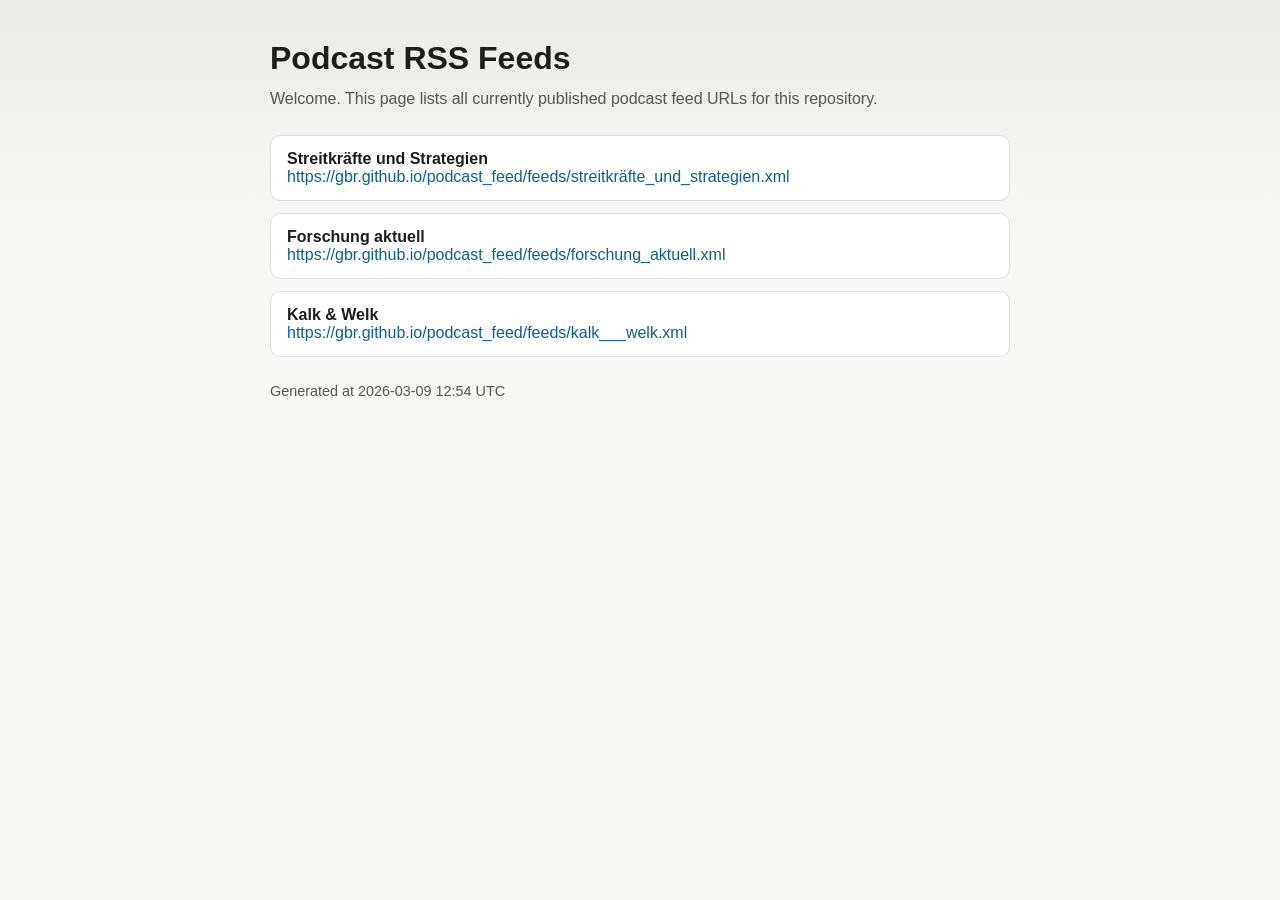
==== public/index.html @ 883ddaee "✨ add landing page" ====
<!doctype html>
<html lang="en">
<head>
  <meta charset="utf-8">
  <meta name="viewport" content="width=device-width, initial-scale=1">
  <title>Podcast Feeds</title>
  <style>
    :root {
      color-scheme: light;
      --bg: #f8f8f5;
      --text: #1d1d1b;
      --muted: #555;
      --card: #fff;
      --line: #ddd;
      --accent: #0d5f9a;
    }
    * { box-sizing: border-box; }
    body {
      margin: 0;
      font-family: "Segoe UI", Helvetica, Arial, sans-serif;
      color: var(--text);
      background: linear-gradient(180deg, #ecebe6 0%, var(--bg) 30%);
      min-height: 100vh;
    }
    main {
      max-width: 780px;
      margin: 0 auto;
      padding: 40px 20px 60px;
    }
    h1 {
      margin: 0 0 10px;
      font-size: 2rem;
    }
    p {
      margin: 0 0 16px;
      color: var(--muted);
      line-height: 1.5;
    }
    ul {
      list-style: none;
      padding: 0;
      margin: 24px 0;
    }
    li {
      background: var(--card);
      border: 1px solid var(--line);
      border-radius: 10px;
      padding: 14px 16px;
      margin-bottom: 12px;
    }
    a {
      color: var(--accent);
      overflow-wrap: anywhere;
      text-decoration: none;
    }
    a:hover { text-decoration: underline; }
    footer {
      margin-top: 26px;
      color: var(--muted);
      font-size: 0.9rem;
    }
  </style>
</head>
<body>
  <main>
    <h1>Podcast RSS Feeds</h1>
    <p>Welcome. This page lists all currently published podcast feed URLs for this repository.</p>
    <ul>
<li><strong>Streitkräfte und Strategien</strong><br><a href="https://gbr.github.io/podcast_feed/feeds/streitkräfte_und_strategien.xml">https://gbr.github.io/podcast_feed/feeds/streitkräfte_und_strategien.xml</a></li>
<li><strong>Forschung aktuell</strong><br><a href="https://gbr.github.io/podcast_feed/feeds/forschung_aktuell.xml">https://gbr.github.io/podcast_feed/feeds/forschung_aktuell.xml</a></li>
<li><strong>Kalk &amp; Welk</strong><br><a href="https://gbr.github.io/podcast_feed/feeds/kalk___welk.xml">https://gbr.github.io/podcast_feed/feeds/kalk___welk.xml</a></li>
    </ul>
    <footer>Generated at 2026-03-09 12:54 UTC</footer>
  </main>
</body>
</html>
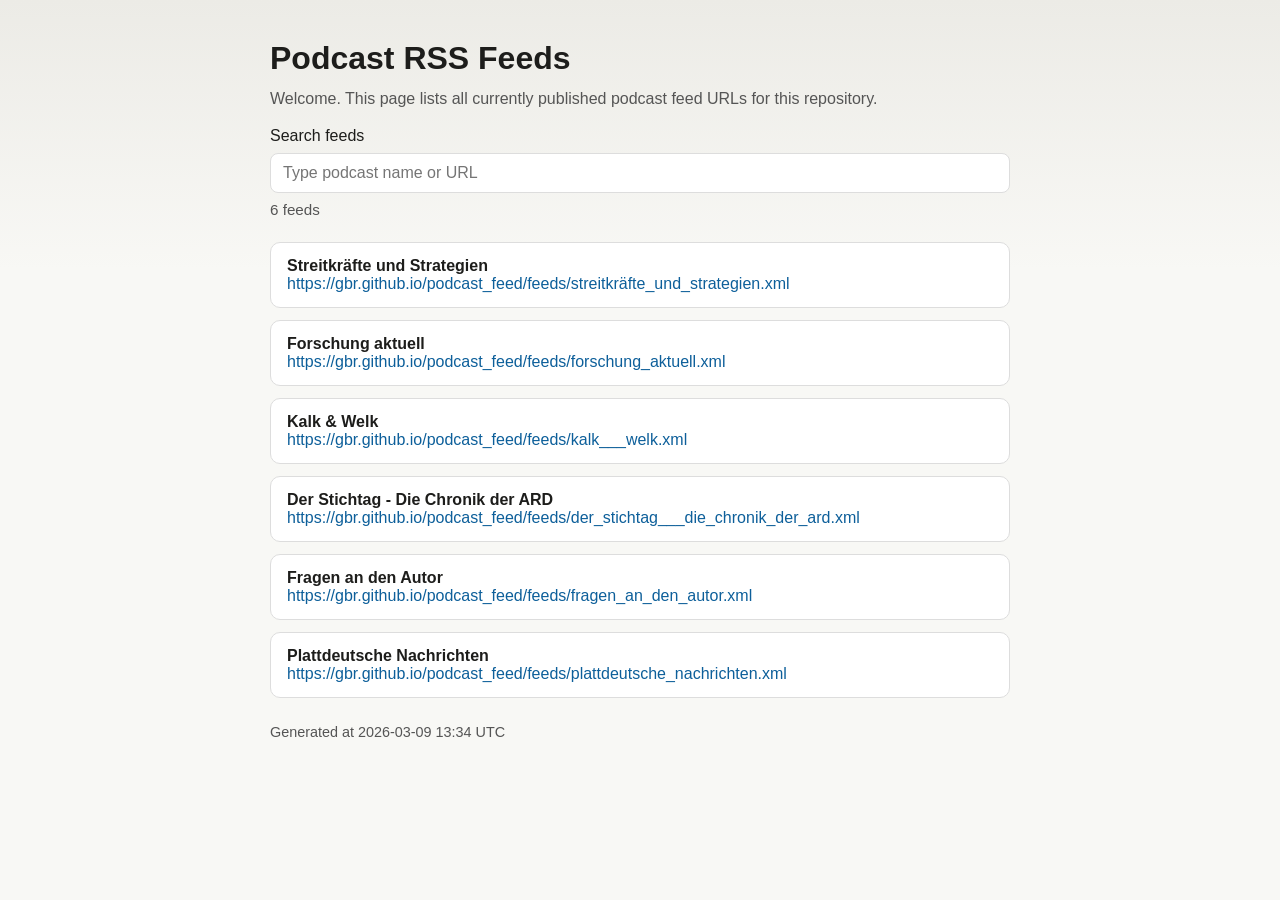
==== commit b816f233: "✨  Add search function for  published feeds" ====
--- a/public/index.html
+++ b/public/index.html
@@ -36,6 +36,23 @@
       color: var(--muted);
       line-height: 1.5;
     }
+    .controls {
+      display: grid;
+      gap: 8px;
+    }
+    input[type="search"] {
+      width: 100%;
+      padding: 10px 12px;
+      border: 1px solid var(--line);
+      border-radius: 8px;
+      font-size: 1rem;
+      background: #fff;
+      color: var(--text);
+    }
+    .stats {
+      color: var(--muted);
+      font-size: 0.95rem;
+    }
     ul {
       list-style: none;
       padding: 0;
@@ -65,12 +82,43 @@
   <main>
     <h1>Podcast RSS Feeds</h1>
     <p>Welcome. This page lists all currently published podcast feed URLs for this repository.</p>
+    <div class="controls">
+      <label for="feed-search">Search feeds</label>
+      <input id="feed-search" type="search" placeholder="Type podcast name or URL" autocomplete="off">
+      <div id="feed-stats" class="stats"></div>
+    </div>
     <ul>
-<li><strong>Streitkräfte und Strategien</strong><br><a href="https://gbr.github.io/podcast_feed/feeds/streitkräfte_und_strategien.xml">https://gbr.github.io/podcast_feed/feeds/streitkräfte_und_strategien.xml</a></li>
-<li><strong>Forschung aktuell</strong><br><a href="https://gbr.github.io/podcast_feed/feeds/forschung_aktuell.xml">https://gbr.github.io/podcast_feed/feeds/forschung_aktuell.xml</a></li>
-<li><strong>Kalk &amp; Welk</strong><br><a href="https://gbr.github.io/podcast_feed/feeds/kalk___welk.xml">https://gbr.github.io/podcast_feed/feeds/kalk___welk.xml</a></li>
+<li data-search="streitkräfte und strategien https://gbr.github.io/podcast_feed/feeds/streitkräfte_und_strategien.xml"><strong>Streitkräfte und Strategien</strong><br><a href="https://gbr.github.io/podcast_feed/feeds/streitkräfte_und_strategien.xml">https://gbr.github.io/podcast_feed/feeds/streitkräfte_und_strategien.xml</a></li>
+<li data-search="forschung aktuell https://gbr.github.io/podcast_feed/feeds/forschung_aktuell.xml"><strong>Forschung aktuell</strong><br><a href="https://gbr.github.io/podcast_feed/feeds/forschung_aktuell.xml">https://gbr.github.io/podcast_feed/feeds/forschung_aktuell.xml</a></li>
+<li data-search="kalk &amp; welk https://gbr.github.io/podcast_feed/feeds/kalk___welk.xml"><strong>Kalk &amp; Welk</strong><br><a href="https://gbr.github.io/podcast_feed/feeds/kalk___welk.xml">https://gbr.github.io/podcast_feed/feeds/kalk___welk.xml</a></li>
+<li data-search="der stichtag - die chronik der ard https://gbr.github.io/podcast_feed/feeds/der_stichtag___die_chronik_der_ard.xml"><strong>Der Stichtag - Die Chronik der ARD</strong><br><a href="https://gbr.github.io/podcast_feed/feeds/der_stichtag___die_chronik_der_ard.xml">https://gbr.github.io/podcast_feed/feeds/der_stichtag___die_chronik_der_ard.xml</a></li>
+<li data-search="fragen an den autor https://gbr.github.io/podcast_feed/feeds/fragen_an_den_autor.xml"><strong>Fragen an den Autor</strong><br><a href="https://gbr.github.io/podcast_feed/feeds/fragen_an_den_autor.xml">https://gbr.github.io/podcast_feed/feeds/fragen_an_den_autor.xml</a></li>
+<li data-search="plattdeutsche nachrichten https://gbr.github.io/podcast_feed/feeds/plattdeutsche_nachrichten.xml"><strong>Plattdeutsche Nachrichten</strong><br><a href="https://gbr.github.io/podcast_feed/feeds/plattdeutsche_nachrichten.xml">https://gbr.github.io/podcast_feed/feeds/plattdeutsche_nachrichten.xml</a></li>
     </ul>
-    <footer>Generated at 2026-03-09 12:54 UTC</footer>
+    <footer>Generated at 2026-03-09 13:34 UTC</footer>
   </main>
+  <script>
+    (function () {
+      const input = document.getElementById("feed-search");
+      const stats = document.getElementById("feed-stats");
+      const items = Array.from(document.querySelectorAll("li[data-search]"));
+      const total = items.length;
+
+      function update() {
+        const q = input.value.trim().toLowerCase();
+        let visible = 0;
+        for (const item of items) {
+          const haystack = item.dataset.search || "";
+          const match = q === "" || haystack.includes(q);
+          item.style.display = match ? "" : "none";
+          if (match) visible += 1;
+        }
+        stats.textContent = q ? `${visible} of ${total} feeds` : `${total} feeds`;
+      }
+
+      input.addEventListener("input", update);
+      update();
+    })();
+  </script>
 </body>
 </html>
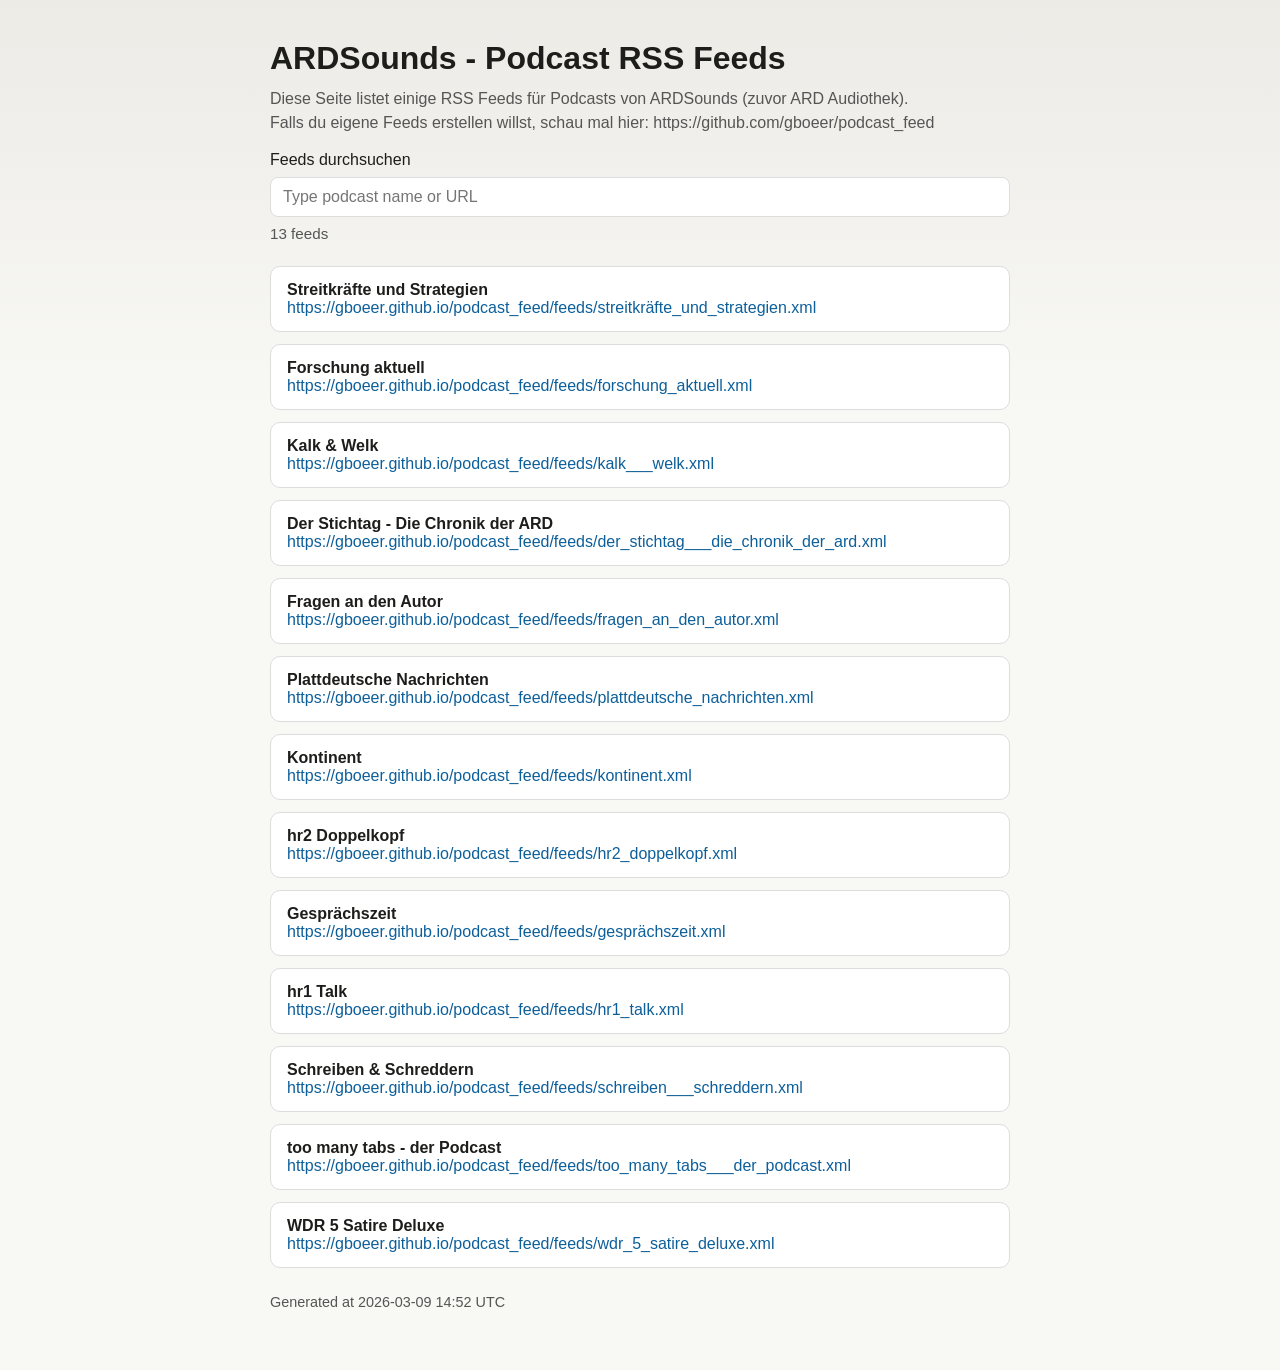
==== commit 027cb996: "♻️  Split css in separate files" ====
--- a/public/index.html
+++ b/public/index.html
@@ -4,98 +4,33 @@
   <meta charset="utf-8">
   <meta name="viewport" content="width=device-width, initial-scale=1">
   <title>Podcast Feeds</title>
-  <style>
-    :root {
-      color-scheme: light;
-      --bg: #f8f8f5;
-      --text: #1d1d1b;
-      --muted: #555;
-      --card: #fff;
-      --line: #ddd;
-      --accent: #0d5f9a;
-    }
-    * { box-sizing: border-box; }
-    body {
-      margin: 0;
-      font-family: "Segoe UI", Helvetica, Arial, sans-serif;
-      color: var(--text);
-      background: linear-gradient(180deg, #ecebe6 0%, var(--bg) 30%);
-      min-height: 100vh;
-    }
-    main {
-      max-width: 780px;
-      margin: 0 auto;
-      padding: 40px 20px 60px;
-    }
-    h1 {
-      margin: 0 0 10px;
-      font-size: 2rem;
-    }
-    p {
-      margin: 0 0 16px;
-      color: var(--muted);
-      line-height: 1.5;
-    }
-    .controls {
-      display: grid;
-      gap: 8px;
-    }
-    input[type="search"] {
-      width: 100%;
-      padding: 10px 12px;
-      border: 1px solid var(--line);
-      border-radius: 8px;
-      font-size: 1rem;
-      background: #fff;
-      color: var(--text);
-    }
-    .stats {
-      color: var(--muted);
-      font-size: 0.95rem;
-    }
-    ul {
-      list-style: none;
-      padding: 0;
-      margin: 24px 0;
-    }
-    li {
-      background: var(--card);
-      border: 1px solid var(--line);
-      border-radius: 10px;
-      padding: 14px 16px;
-      margin-bottom: 12px;
-    }
-    a {
-      color: var(--accent);
-      overflow-wrap: anywhere;
-      text-decoration: none;
-    }
-    a:hover { text-decoration: underline; }
-    footer {
-      margin-top: 26px;
-      color: var(--muted);
-      font-size: 0.9rem;
-    }
-  </style>
+  <link rel="stylesheet" href="./index.css">
 </head>
 <body>
   <main>
-    <h1>Podcast RSS Feeds</h1>
-    <p>Welcome. This page lists all currently published podcast feed URLs for this repository.</p>
+    <h1>ARDSounds - Podcast RSS Feeds</h1>
+    <p>Diese Seite listet einige RSS Feeds für Podcasts von ARDSounds (zuvor ARD Audiothek). <br> Falls du eigene Feeds erstellen willst, schau mal hier: https://github.com/gboeer/podcast_feed </p>
     <div class="controls">
-      <label for="feed-search">Search feeds</label>
+      <label for="feed-search">Feeds durchsuchen</label>
       <input id="feed-search" type="search" placeholder="Type podcast name or URL" autocomplete="off">
       <div id="feed-stats" class="stats"></div>
     </div>
     <ul>
-<li data-search="streitkräfte und strategien https://gbr.github.io/podcast_feed/feeds/streitkräfte_und_strategien.xml"><strong>Streitkräfte und Strategien</strong><br><a href="https://gbr.github.io/podcast_feed/feeds/streitkräfte_und_strategien.xml">https://gbr.github.io/podcast_feed/feeds/streitkräfte_und_strategien.xml</a></li>
-<li data-search="forschung aktuell https://gbr.github.io/podcast_feed/feeds/forschung_aktuell.xml"><strong>Forschung aktuell</strong><br><a href="https://gbr.github.io/podcast_feed/feeds/forschung_aktuell.xml">https://gbr.github.io/podcast_feed/feeds/forschung_aktuell.xml</a></li>
-<li data-search="kalk &amp; welk https://gbr.github.io/podcast_feed/feeds/kalk___welk.xml"><strong>Kalk &amp; Welk</strong><br><a href="https://gbr.github.io/podcast_feed/feeds/kalk___welk.xml">https://gbr.github.io/podcast_feed/feeds/kalk___welk.xml</a></li>
-<li data-search="der stichtag - die chronik der ard https://gbr.github.io/podcast_feed/feeds/der_stichtag___die_chronik_der_ard.xml"><strong>Der Stichtag - Die Chronik der ARD</strong><br><a href="https://gbr.github.io/podcast_feed/feeds/der_stichtag___die_chronik_der_ard.xml">https://gbr.github.io/podcast_feed/feeds/der_stichtag___die_chronik_der_ard.xml</a></li>
-<li data-search="fragen an den autor https://gbr.github.io/podcast_feed/feeds/fragen_an_den_autor.xml"><strong>Fragen an den Autor</strong><br><a href="https://gbr.github.io/podcast_feed/feeds/fragen_an_den_autor.xml">https://gbr.github.io/podcast_feed/feeds/fragen_an_den_autor.xml</a></li>
-<li data-search="plattdeutsche nachrichten https://gbr.github.io/podcast_feed/feeds/plattdeutsche_nachrichten.xml"><strong>Plattdeutsche Nachrichten</strong><br><a href="https://gbr.github.io/podcast_feed/feeds/plattdeutsche_nachrichten.xml">https://gbr.github.io/podcast_feed/feeds/plattdeutsche_nachrichten.xml</a></li>
+<li data-search="streitkräfte und strategien https://gboeer.github.io/podcast_feed/feeds/streitkräfte_und_strategien.xml"><strong>Streitkräfte und Strategien</strong><br><a href="https://gboeer.github.io/podcast_feed/feeds/streitkräfte_und_strategien.xml">https://gboeer.github.io/podcast_feed/feeds/streitkräfte_und_strategien.xml</a></li>
+<li data-search="forschung aktuell https://gboeer.github.io/podcast_feed/feeds/forschung_aktuell.xml"><strong>Forschung aktuell</strong><br><a href="https://gboeer.github.io/podcast_feed/feeds/forschung_aktuell.xml">https://gboeer.github.io/podcast_feed/feeds/forschung_aktuell.xml</a></li>
+<li data-search="kalk &amp; welk https://gboeer.github.io/podcast_feed/feeds/kalk___welk.xml"><strong>Kalk &amp; Welk</strong><br><a href="https://gboeer.github.io/podcast_feed/feeds/kalk___welk.xml">https://gboeer.github.io/podcast_feed/feeds/kalk___welk.xml</a></li>
+<li data-search="der stichtag - die chronik der ard https://gboeer.github.io/podcast_feed/feeds/der_stichtag___die_chronik_der_ard.xml"><strong>Der Stichtag - Die Chronik der ARD</strong><br><a href="https://gboeer.github.io/podcast_feed/feeds/der_stichtag___die_chronik_der_ard.xml">https://gboeer.github.io/podcast_feed/feeds/der_stichtag___die_chronik_der_ard.xml</a></li>
+<li data-search="fragen an den autor https://gboeer.github.io/podcast_feed/feeds/fragen_an_den_autor.xml"><strong>Fragen an den Autor</strong><br><a href="https://gboeer.github.io/podcast_feed/feeds/fragen_an_den_autor.xml">https://gboeer.github.io/podcast_feed/feeds/fragen_an_den_autor.xml</a></li>
+<li data-search="plattdeutsche nachrichten https://gboeer.github.io/podcast_feed/feeds/plattdeutsche_nachrichten.xml"><strong>Plattdeutsche Nachrichten</strong><br><a href="https://gboeer.github.io/podcast_feed/feeds/plattdeutsche_nachrichten.xml">https://gboeer.github.io/podcast_feed/feeds/plattdeutsche_nachrichten.xml</a></li>
+<li data-search="kontinent https://gboeer.github.io/podcast_feed/feeds/kontinent.xml"><strong>Kontinent</strong><br><a href="https://gboeer.github.io/podcast_feed/feeds/kontinent.xml">https://gboeer.github.io/podcast_feed/feeds/kontinent.xml</a></li>
+<li data-search="hr2 doppelkopf https://gboeer.github.io/podcast_feed/feeds/hr2_doppelkopf.xml"><strong>hr2 Doppelkopf</strong><br><a href="https://gboeer.github.io/podcast_feed/feeds/hr2_doppelkopf.xml">https://gboeer.github.io/podcast_feed/feeds/hr2_doppelkopf.xml</a></li>
+<li data-search="gesprächszeit https://gboeer.github.io/podcast_feed/feeds/gesprächszeit.xml"><strong>Gesprächszeit</strong><br><a href="https://gboeer.github.io/podcast_feed/feeds/gesprächszeit.xml">https://gboeer.github.io/podcast_feed/feeds/gesprächszeit.xml</a></li>
+<li data-search="hr1 talk https://gboeer.github.io/podcast_feed/feeds/hr1_talk.xml"><strong>hr1 Talk</strong><br><a href="https://gboeer.github.io/podcast_feed/feeds/hr1_talk.xml">https://gboeer.github.io/podcast_feed/feeds/hr1_talk.xml</a></li>
+<li data-search="schreiben &amp; schreddern https://gboeer.github.io/podcast_feed/feeds/schreiben___schreddern.xml"><strong>Schreiben &amp; Schreddern</strong><br><a href="https://gboeer.github.io/podcast_feed/feeds/schreiben___schreddern.xml">https://gboeer.github.io/podcast_feed/feeds/schreiben___schreddern.xml</a></li>
+<li data-search="too many tabs - der podcast https://gboeer.github.io/podcast_feed/feeds/too_many_tabs___der_podcast.xml"><strong>too many tabs - der Podcast</strong><br><a href="https://gboeer.github.io/podcast_feed/feeds/too_many_tabs___der_podcast.xml">https://gboeer.github.io/podcast_feed/feeds/too_many_tabs___der_podcast.xml</a></li>
+<li data-search="wdr 5 satire deluxe https://gboeer.github.io/podcast_feed/feeds/wdr_5_satire_deluxe.xml"><strong>WDR 5 Satire Deluxe</strong><br><a href="https://gboeer.github.io/podcast_feed/feeds/wdr_5_satire_deluxe.xml">https://gboeer.github.io/podcast_feed/feeds/wdr_5_satire_deluxe.xml</a></li>
     </ul>
-    <footer>Generated at 2026-03-09 13:34 UTC</footer>
+    <footer>Generated at 2026-03-09 14:52 UTC</footer>
   </main>
   <script>
     (function () {
--- a/public/index.css
+++ b/public/index.css
@@ -0,0 +1,84 @@
+:root {
+  color-scheme: light;
+  --bg: #f8f8f5;
+  --text: #1d1d1b;
+  --muted: #555;
+  --card: #fff;
+  --line: #ddd;
+  --accent: #0d5f9a;
+}
+
+* { box-sizing: border-box; }
+
+body {
+  margin: 0;
+  font-family: "Segoe UI", Helvetica, Arial, sans-serif;
+  color: var(--text);
+  background: linear-gradient(180deg, #ecebe6 0%, var(--bg) 30%);
+  min-height: 100vh;
+}
+
+main {
+  max-width: 780px;
+  margin: 0 auto;
+  padding: 40px 20px 60px;
+}
+
+h1 {
+  margin: 0 0 10px;
+  font-size: 2rem;
+}
+
+p {
+  margin: 0 0 16px;
+  color: var(--muted);
+  line-height: 1.5;
+}
+
+.controls {
+  display: grid;
+  gap: 8px;
+}
+
+input[type="search"] {
+  width: 100%;
+  padding: 10px 12px;
+  border: 1px solid var(--line);
+  border-radius: 8px;
+  font-size: 1rem;
+  background: #fff;
+  color: var(--text);
+}
+
+.stats {
+  color: var(--muted);
+  font-size: 0.95rem;
+}
+
+ul {
+  list-style: none;
+  padding: 0;
+  margin: 24px 0;
+}
+
+li {
+  background: var(--card);
+  border: 1px solid var(--line);
+  border-radius: 10px;
+  padding: 14px 16px;
+  margin-bottom: 12px;
+}
+
+a {
+  color: var(--accent);
+  overflow-wrap: anywhere;
+  text-decoration: none;
+}
+
+a:hover { text-decoration: underline; }
+
+footer {
+  margin-top: 26px;
+  color: var(--muted);
+  font-size: 0.9rem;
+}
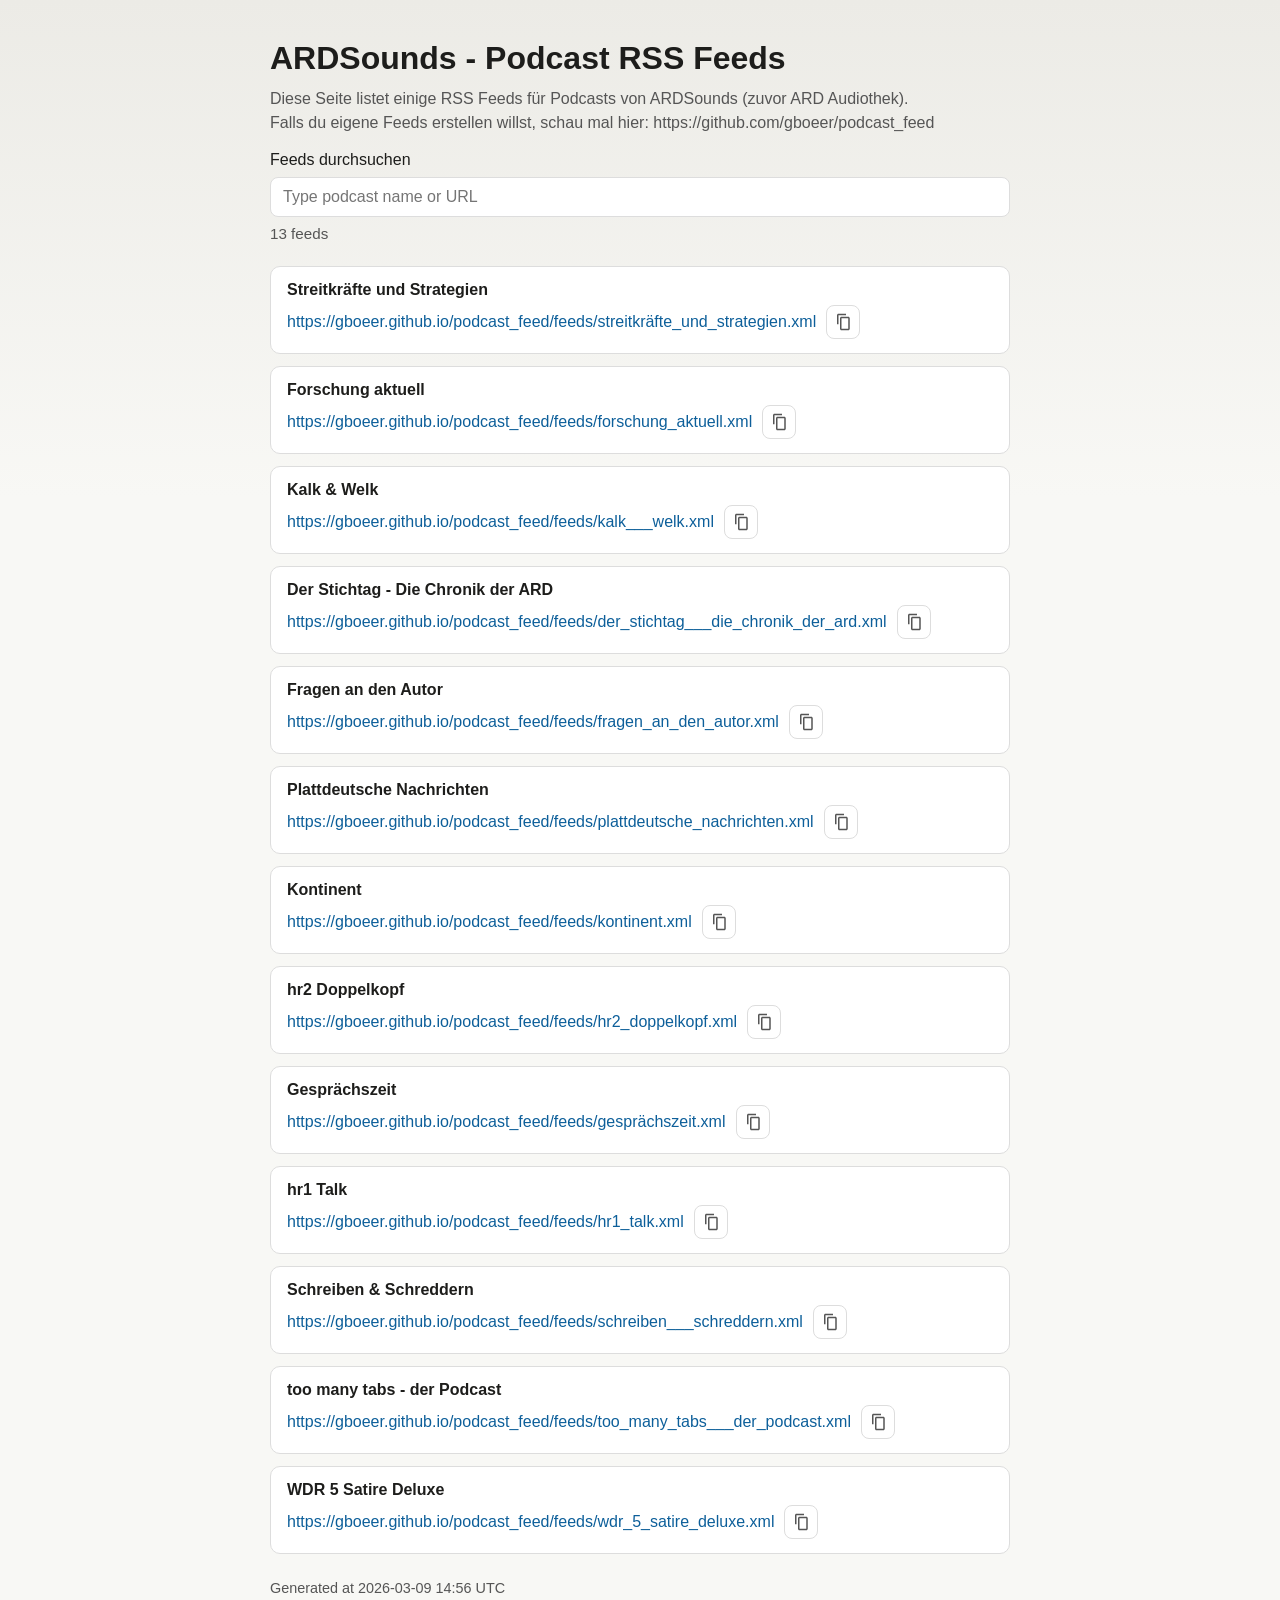
==== commit 5a106cd0: "✨  Add copy button for rss urls" ====
--- a/public/index.html
+++ b/public/index.html
@@ -16,21 +16,21 @@
       <div id="feed-stats" class="stats"></div>
     </div>
     <ul>
-<li data-search="streitkräfte und strategien https://gboeer.github.io/podcast_feed/feeds/streitkräfte_und_strategien.xml"><strong>Streitkräfte und Strategien</strong><br><a href="https://gboeer.github.io/podcast_feed/feeds/streitkräfte_und_strategien.xml">https://gboeer.github.io/podcast_feed/feeds/streitkräfte_und_strategien.xml</a></li>
-<li data-search="forschung aktuell https://gboeer.github.io/podcast_feed/feeds/forschung_aktuell.xml"><strong>Forschung aktuell</strong><br><a href="https://gboeer.github.io/podcast_feed/feeds/forschung_aktuell.xml">https://gboeer.github.io/podcast_feed/feeds/forschung_aktuell.xml</a></li>
-<li data-search="kalk &amp; welk https://gboeer.github.io/podcast_feed/feeds/kalk___welk.xml"><strong>Kalk &amp; Welk</strong><br><a href="https://gboeer.github.io/podcast_feed/feeds/kalk___welk.xml">https://gboeer.github.io/podcast_feed/feeds/kalk___welk.xml</a></li>
-<li data-search="der stichtag - die chronik der ard https://gboeer.github.io/podcast_feed/feeds/der_stichtag___die_chronik_der_ard.xml"><strong>Der Stichtag - Die Chronik der ARD</strong><br><a href="https://gboeer.github.io/podcast_feed/feeds/der_stichtag___die_chronik_der_ard.xml">https://gboeer.github.io/podcast_feed/feeds/der_stichtag___die_chronik_der_ard.xml</a></li>
-<li data-search="fragen an den autor https://gboeer.github.io/podcast_feed/feeds/fragen_an_den_autor.xml"><strong>Fragen an den Autor</strong><br><a href="https://gboeer.github.io/podcast_feed/feeds/fragen_an_den_autor.xml">https://gboeer.github.io/podcast_feed/feeds/fragen_an_den_autor.xml</a></li>
-<li data-search="plattdeutsche nachrichten https://gboeer.github.io/podcast_feed/feeds/plattdeutsche_nachrichten.xml"><strong>Plattdeutsche Nachrichten</strong><br><a href="https://gboeer.github.io/podcast_feed/feeds/plattdeutsche_nachrichten.xml">https://gboeer.github.io/podcast_feed/feeds/plattdeutsche_nachrichten.xml</a></li>
-<li data-search="kontinent https://gboeer.github.io/podcast_feed/feeds/kontinent.xml"><strong>Kontinent</strong><br><a href="https://gboeer.github.io/podcast_feed/feeds/kontinent.xml">https://gboeer.github.io/podcast_feed/feeds/kontinent.xml</a></li>
-<li data-search="hr2 doppelkopf https://gboeer.github.io/podcast_feed/feeds/hr2_doppelkopf.xml"><strong>hr2 Doppelkopf</strong><br><a href="https://gboeer.github.io/podcast_feed/feeds/hr2_doppelkopf.xml">https://gboeer.github.io/podcast_feed/feeds/hr2_doppelkopf.xml</a></li>
-<li data-search="gesprächszeit https://gboeer.github.io/podcast_feed/feeds/gesprächszeit.xml"><strong>Gesprächszeit</strong><br><a href="https://gboeer.github.io/podcast_feed/feeds/gesprächszeit.xml">https://gboeer.github.io/podcast_feed/feeds/gesprächszeit.xml</a></li>
-<li data-search="hr1 talk https://gboeer.github.io/podcast_feed/feeds/hr1_talk.xml"><strong>hr1 Talk</strong><br><a href="https://gboeer.github.io/podcast_feed/feeds/hr1_talk.xml">https://gboeer.github.io/podcast_feed/feeds/hr1_talk.xml</a></li>
-<li data-search="schreiben &amp; schreddern https://gboeer.github.io/podcast_feed/feeds/schreiben___schreddern.xml"><strong>Schreiben &amp; Schreddern</strong><br><a href="https://gboeer.github.io/podcast_feed/feeds/schreiben___schreddern.xml">https://gboeer.github.io/podcast_feed/feeds/schreiben___schreddern.xml</a></li>
-<li data-search="too many tabs - der podcast https://gboeer.github.io/podcast_feed/feeds/too_many_tabs___der_podcast.xml"><strong>too many tabs - der Podcast</strong><br><a href="https://gboeer.github.io/podcast_feed/feeds/too_many_tabs___der_podcast.xml">https://gboeer.github.io/podcast_feed/feeds/too_many_tabs___der_podcast.xml</a></li>
-<li data-search="wdr 5 satire deluxe https://gboeer.github.io/podcast_feed/feeds/wdr_5_satire_deluxe.xml"><strong>WDR 5 Satire Deluxe</strong><br><a href="https://gboeer.github.io/podcast_feed/feeds/wdr_5_satire_deluxe.xml">https://gboeer.github.io/podcast_feed/feeds/wdr_5_satire_deluxe.xml</a></li>
+<li data-search="streitkräfte und strategien https://gboeer.github.io/podcast_feed/feeds/streitkräfte_und_strategien.xml"><strong>Streitkräfte und Strategien</strong><br><div class="feed-link-row"><a href="https://gboeer.github.io/podcast_feed/feeds/streitkräfte_und_strategien.xml">https://gboeer.github.io/podcast_feed/feeds/streitkräfte_und_strategien.xml</a><button class="copy-btn" type="button" data-copy="https://gboeer.github.io/podcast_feed/feeds/streitkräfte_und_strategien.xml" aria-label="Copy feed URL" title="Copy feed URL"><svg viewBox="0 0 24 24" aria-hidden="true" focusable="false"><path d="M16 1H6c-1.1 0-2 .9-2 2v12h2V3h10V1zm3 4H10c-1.1 0-2 .9-2 2v14c0 1.1.9 2 2 2h9c1.1 0 2-.9 2-2V7c0-1.1-.9-2-2-2zm0 16H10V7h9v14z"/></svg></button></div></li>
+<li data-search="forschung aktuell https://gboeer.github.io/podcast_feed/feeds/forschung_aktuell.xml"><strong>Forschung aktuell</strong><br><div class="feed-link-row"><a href="https://gboeer.github.io/podcast_feed/feeds/forschung_aktuell.xml">https://gboeer.github.io/podcast_feed/feeds/forschung_aktuell.xml</a><button class="copy-btn" type="button" data-copy="https://gboeer.github.io/podcast_feed/feeds/forschung_aktuell.xml" aria-label="Copy feed URL" title="Copy feed URL"><svg viewBox="0 0 24 24" aria-hidden="true" focusable="false"><path d="M16 1H6c-1.1 0-2 .9-2 2v12h2V3h10V1zm3 4H10c-1.1 0-2 .9-2 2v14c0 1.1.9 2 2 2h9c1.1 0 2-.9 2-2V7c0-1.1-.9-2-2-2zm0 16H10V7h9v14z"/></svg></button></div></li>
+<li data-search="kalk &amp; welk https://gboeer.github.io/podcast_feed/feeds/kalk___welk.xml"><strong>Kalk &amp; Welk</strong><br><div class="feed-link-row"><a href="https://gboeer.github.io/podcast_feed/feeds/kalk___welk.xml">https://gboeer.github.io/podcast_feed/feeds/kalk___welk.xml</a><button class="copy-btn" type="button" data-copy="https://gboeer.github.io/podcast_feed/feeds/kalk___welk.xml" aria-label="Copy feed URL" title="Copy feed URL"><svg viewBox="0 0 24 24" aria-hidden="true" focusable="false"><path d="M16 1H6c-1.1 0-2 .9-2 2v12h2V3h10V1zm3 4H10c-1.1 0-2 .9-2 2v14c0 1.1.9 2 2 2h9c1.1 0 2-.9 2-2V7c0-1.1-.9-2-2-2zm0 16H10V7h9v14z"/></svg></button></div></li>
+<li data-search="der stichtag - die chronik der ard https://gboeer.github.io/podcast_feed/feeds/der_stichtag___die_chronik_der_ard.xml"><strong>Der Stichtag - Die Chronik der ARD</strong><br><div class="feed-link-row"><a href="https://gboeer.github.io/podcast_feed/feeds/der_stichtag___die_chronik_der_ard.xml">https://gboeer.github.io/podcast_feed/feeds/der_stichtag___die_chronik_der_ard.xml</a><button class="copy-btn" type="button" data-copy="https://gboeer.github.io/podcast_feed/feeds/der_stichtag___die_chronik_der_ard.xml" aria-label="Copy feed URL" title="Copy feed URL"><svg viewBox="0 0 24 24" aria-hidden="true" focusable="false"><path d="M16 1H6c-1.1 0-2 .9-2 2v12h2V3h10V1zm3 4H10c-1.1 0-2 .9-2 2v14c0 1.1.9 2 2 2h9c1.1 0 2-.9 2-2V7c0-1.1-.9-2-2-2zm0 16H10V7h9v14z"/></svg></button></div></li>
+<li data-search="fragen an den autor https://gboeer.github.io/podcast_feed/feeds/fragen_an_den_autor.xml"><strong>Fragen an den Autor</strong><br><div class="feed-link-row"><a href="https://gboeer.github.io/podcast_feed/feeds/fragen_an_den_autor.xml">https://gboeer.github.io/podcast_feed/feeds/fragen_an_den_autor.xml</a><button class="copy-btn" type="button" data-copy="https://gboeer.github.io/podcast_feed/feeds/fragen_an_den_autor.xml" aria-label="Copy feed URL" title="Copy feed URL"><svg viewBox="0 0 24 24" aria-hidden="true" focusable="false"><path d="M16 1H6c-1.1 0-2 .9-2 2v12h2V3h10V1zm3 4H10c-1.1 0-2 .9-2 2v14c0 1.1.9 2 2 2h9c1.1 0 2-.9 2-2V7c0-1.1-.9-2-2-2zm0 16H10V7h9v14z"/></svg></button></div></li>
+<li data-search="plattdeutsche nachrichten https://gboeer.github.io/podcast_feed/feeds/plattdeutsche_nachrichten.xml"><strong>Plattdeutsche Nachrichten</strong><br><div class="feed-link-row"><a href="https://gboeer.github.io/podcast_feed/feeds/plattdeutsche_nachrichten.xml">https://gboeer.github.io/podcast_feed/feeds/plattdeutsche_nachrichten.xml</a><button class="copy-btn" type="button" data-copy="https://gboeer.github.io/podcast_feed/feeds/plattdeutsche_nachrichten.xml" aria-label="Copy feed URL" title="Copy feed URL"><svg viewBox="0 0 24 24" aria-hidden="true" focusable="false"><path d="M16 1H6c-1.1 0-2 .9-2 2v12h2V3h10V1zm3 4H10c-1.1 0-2 .9-2 2v14c0 1.1.9 2 2 2h9c1.1 0 2-.9 2-2V7c0-1.1-.9-2-2-2zm0 16H10V7h9v14z"/></svg></button></div></li>
+<li data-search="kontinent https://gboeer.github.io/podcast_feed/feeds/kontinent.xml"><strong>Kontinent</strong><br><div class="feed-link-row"><a href="https://gboeer.github.io/podcast_feed/feeds/kontinent.xml">https://gboeer.github.io/podcast_feed/feeds/kontinent.xml</a><button class="copy-btn" type="button" data-copy="https://gboeer.github.io/podcast_feed/feeds/kontinent.xml" aria-label="Copy feed URL" title="Copy feed URL"><svg viewBox="0 0 24 24" aria-hidden="true" focusable="false"><path d="M16 1H6c-1.1 0-2 .9-2 2v12h2V3h10V1zm3 4H10c-1.1 0-2 .9-2 2v14c0 1.1.9 2 2 2h9c1.1 0 2-.9 2-2V7c0-1.1-.9-2-2-2zm0 16H10V7h9v14z"/></svg></button></div></li>
+<li data-search="hr2 doppelkopf https://gboeer.github.io/podcast_feed/feeds/hr2_doppelkopf.xml"><strong>hr2 Doppelkopf</strong><br><div class="feed-link-row"><a href="https://gboeer.github.io/podcast_feed/feeds/hr2_doppelkopf.xml">https://gboeer.github.io/podcast_feed/feeds/hr2_doppelkopf.xml</a><button class="copy-btn" type="button" data-copy="https://gboeer.github.io/podcast_feed/feeds/hr2_doppelkopf.xml" aria-label="Copy feed URL" title="Copy feed URL"><svg viewBox="0 0 24 24" aria-hidden="true" focusable="false"><path d="M16 1H6c-1.1 0-2 .9-2 2v12h2V3h10V1zm3 4H10c-1.1 0-2 .9-2 2v14c0 1.1.9 2 2 2h9c1.1 0 2-.9 2-2V7c0-1.1-.9-2-2-2zm0 16H10V7h9v14z"/></svg></button></div></li>
+<li data-search="gesprächszeit https://gboeer.github.io/podcast_feed/feeds/gesprächszeit.xml"><strong>Gesprächszeit</strong><br><div class="feed-link-row"><a href="https://gboeer.github.io/podcast_feed/feeds/gesprächszeit.xml">https://gboeer.github.io/podcast_feed/feeds/gesprächszeit.xml</a><button class="copy-btn" type="button" data-copy="https://gboeer.github.io/podcast_feed/feeds/gesprächszeit.xml" aria-label="Copy feed URL" title="Copy feed URL"><svg viewBox="0 0 24 24" aria-hidden="true" focusable="false"><path d="M16 1H6c-1.1 0-2 .9-2 2v12h2V3h10V1zm3 4H10c-1.1 0-2 .9-2 2v14c0 1.1.9 2 2 2h9c1.1 0 2-.9 2-2V7c0-1.1-.9-2-2-2zm0 16H10V7h9v14z"/></svg></button></div></li>
+<li data-search="hr1 talk https://gboeer.github.io/podcast_feed/feeds/hr1_talk.xml"><strong>hr1 Talk</strong><br><div class="feed-link-row"><a href="https://gboeer.github.io/podcast_feed/feeds/hr1_talk.xml">https://gboeer.github.io/podcast_feed/feeds/hr1_talk.xml</a><button class="copy-btn" type="button" data-copy="https://gboeer.github.io/podcast_feed/feeds/hr1_talk.xml" aria-label="Copy feed URL" title="Copy feed URL"><svg viewBox="0 0 24 24" aria-hidden="true" focusable="false"><path d="M16 1H6c-1.1 0-2 .9-2 2v12h2V3h10V1zm3 4H10c-1.1 0-2 .9-2 2v14c0 1.1.9 2 2 2h9c1.1 0 2-.9 2-2V7c0-1.1-.9-2-2-2zm0 16H10V7h9v14z"/></svg></button></div></li>
+<li data-search="schreiben &amp; schreddern https://gboeer.github.io/podcast_feed/feeds/schreiben___schreddern.xml"><strong>Schreiben &amp; Schreddern</strong><br><div class="feed-link-row"><a href="https://gboeer.github.io/podcast_feed/feeds/schreiben___schreddern.xml">https://gboeer.github.io/podcast_feed/feeds/schreiben___schreddern.xml</a><button class="copy-btn" type="button" data-copy="https://gboeer.github.io/podcast_feed/feeds/schreiben___schreddern.xml" aria-label="Copy feed URL" title="Copy feed URL"><svg viewBox="0 0 24 24" aria-hidden="true" focusable="false"><path d="M16 1H6c-1.1 0-2 .9-2 2v12h2V3h10V1zm3 4H10c-1.1 0-2 .9-2 2v14c0 1.1.9 2 2 2h9c1.1 0 2-.9 2-2V7c0-1.1-.9-2-2-2zm0 16H10V7h9v14z"/></svg></button></div></li>
+<li data-search="too many tabs - der podcast https://gboeer.github.io/podcast_feed/feeds/too_many_tabs___der_podcast.xml"><strong>too many tabs - der Podcast</strong><br><div class="feed-link-row"><a href="https://gboeer.github.io/podcast_feed/feeds/too_many_tabs___der_podcast.xml">https://gboeer.github.io/podcast_feed/feeds/too_many_tabs___der_podcast.xml</a><button class="copy-btn" type="button" data-copy="https://gboeer.github.io/podcast_feed/feeds/too_many_tabs___der_podcast.xml" aria-label="Copy feed URL" title="Copy feed URL"><svg viewBox="0 0 24 24" aria-hidden="true" focusable="false"><path d="M16 1H6c-1.1 0-2 .9-2 2v12h2V3h10V1zm3 4H10c-1.1 0-2 .9-2 2v14c0 1.1.9 2 2 2h9c1.1 0 2-.9 2-2V7c0-1.1-.9-2-2-2zm0 16H10V7h9v14z"/></svg></button></div></li>
+<li data-search="wdr 5 satire deluxe https://gboeer.github.io/podcast_feed/feeds/wdr_5_satire_deluxe.xml"><strong>WDR 5 Satire Deluxe</strong><br><div class="feed-link-row"><a href="https://gboeer.github.io/podcast_feed/feeds/wdr_5_satire_deluxe.xml">https://gboeer.github.io/podcast_feed/feeds/wdr_5_satire_deluxe.xml</a><button class="copy-btn" type="button" data-copy="https://gboeer.github.io/podcast_feed/feeds/wdr_5_satire_deluxe.xml" aria-label="Copy feed URL" title="Copy feed URL"><svg viewBox="0 0 24 24" aria-hidden="true" focusable="false"><path d="M16 1H6c-1.1 0-2 .9-2 2v12h2V3h10V1zm3 4H10c-1.1 0-2 .9-2 2v14c0 1.1.9 2 2 2h9c1.1 0 2-.9 2-2V7c0-1.1-.9-2-2-2zm0 16H10V7h9v14z"/></svg></button></div></li>
     </ul>
-    <footer>Generated at 2026-03-09 14:52 UTC</footer>
+    <footer>Generated at 2026-03-09 14:56 UTC</footer>
   </main>
   <script>
     (function () {
@@ -52,6 +52,43 @@
       }
 
       input.addEventListener("input", update);
+
+      async function copyText(text) {
+        if (navigator.clipboard && window.isSecureContext) {
+          await navigator.clipboard.writeText(text);
+          return;
+        }
+        const ta = document.createElement("textarea");
+        ta.value = text;
+        ta.style.position = "fixed";
+        ta.style.left = "-9999px";
+        document.body.appendChild(ta);
+        ta.focus();
+        ta.select();
+        document.execCommand("copy");
+        document.body.removeChild(ta);
+      }
+
+      document.addEventListener("click", async (event) => {
+        const btn = event.target.closest(".copy-btn");
+        if (!btn) return;
+        const url = btn.dataset.copy || "";
+        if (!url) return;
+        try {
+          await copyText(url);
+          btn.classList.add("copied");
+          btn.setAttribute("aria-label", "Copied");
+          btn.setAttribute("title", "Copied");
+          setTimeout(() => {
+            btn.classList.remove("copied");
+            btn.setAttribute("aria-label", "Copy feed URL");
+            btn.setAttribute("title", "Copy feed URL");
+          }, 1200);
+        } catch (_err) {
+          btn.setAttribute("title", "Copy failed");
+        }
+      });
+
       update();
     })();
   </script>
--- a/public/index.css
+++ b/public/index.css
@@ -69,6 +69,13 @@
   margin-bottom: 12px;
 }
 
+.feed-link-row {
+  margin-top: 6px;
+  display: flex;
+  align-items: center;
+  gap: 10px;
+}
+
 a {
   color: var(--accent);
   overflow-wrap: anywhere;
@@ -77,6 +84,36 @@
 
 a:hover { text-decoration: underline; }
 
+.copy-btn {
+  flex: 0 0 auto;
+  width: 34px;
+  height: 34px;
+  border: 1px solid var(--line);
+  border-radius: 8px;
+  background: #fff;
+  color: var(--muted);
+  display: inline-flex;
+  align-items: center;
+  justify-content: center;
+  cursor: pointer;
+}
+
+.copy-btn:hover {
+  color: var(--accent);
+  border-color: #bfc8cf;
+}
+
+.copy-btn svg {
+  width: 18px;
+  height: 18px;
+  fill: currentColor;
+}
+
+.copy-btn.copied {
+  color: #1d7f4e;
+  border-color: #7cc79f;
+}
+
 footer {
   margin-top: 26px;
   color: var(--muted);
